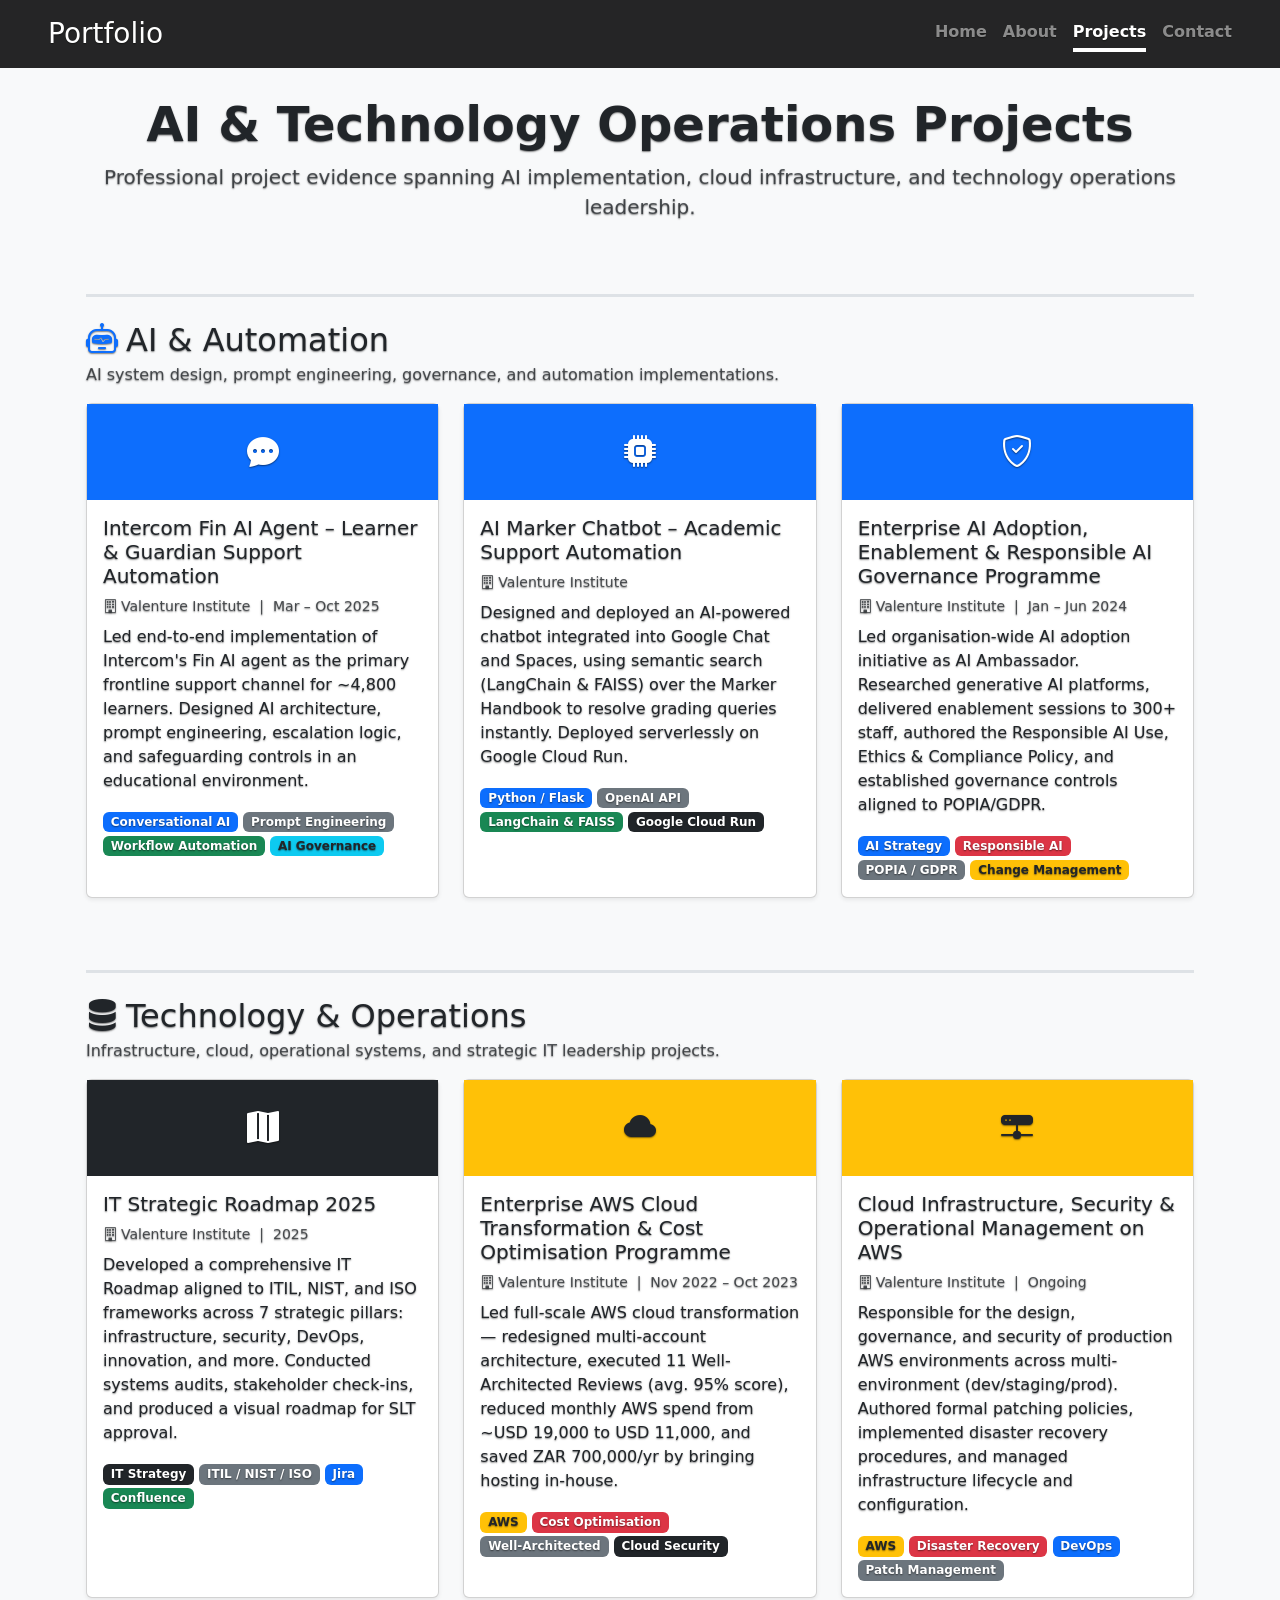
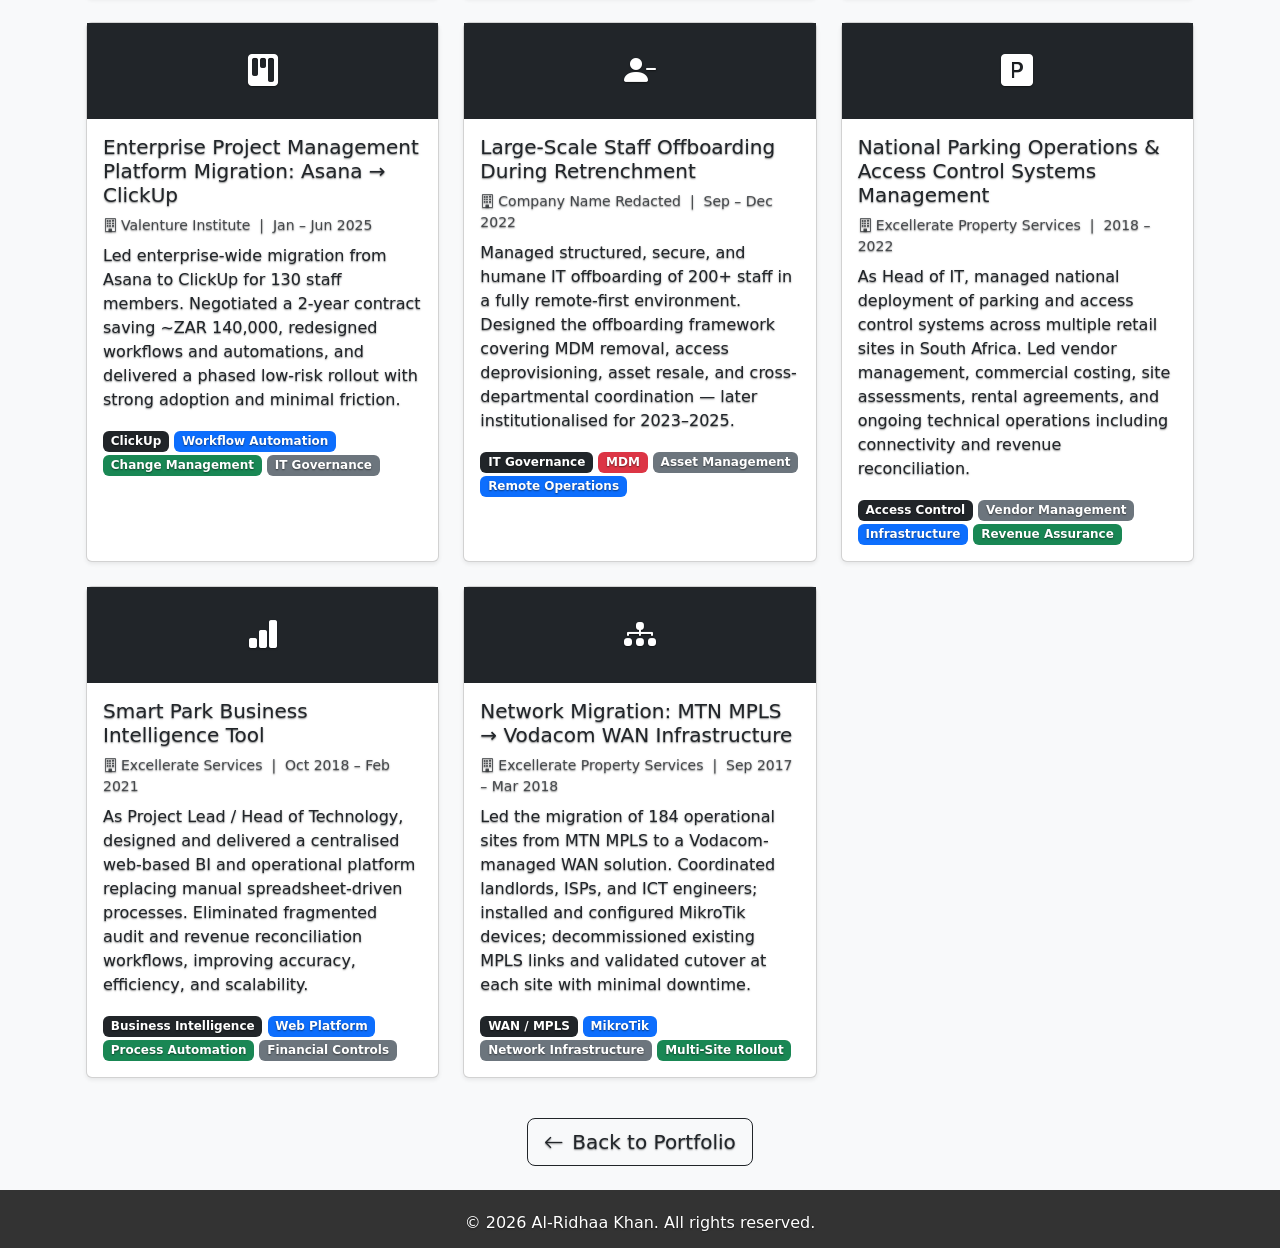
==== projects.html @ 67d37be4 "Added in an additional page referencing other projects" ====
<!doctype html>
<html lang="en" class="h-100" data-bs-theme="auto">
  <head>
    <meta charset="utf-8" />
    <meta name="viewport" content="width=device-width, initial-scale=1" />
    <title>Al-Ridhaa Khan | Projects</title>
    <link href="cover.css" rel="stylesheet" />
    <link rel="shortcut icon" href="./assets/favicon.png" type="image/x-icon">
    <!-- Bootstrap CSS -->
    <link href="https://cdn.jsdelivr.net/npm/bootstrap@5.3.8/dist/css/bootstrap.min.css" rel="stylesheet" />
    <!-- Bootstrap Icons -->
    <link rel="stylesheet" href="https://cdn.jsdelivr.net/npm/bootstrap-icons@1.10.5/font/bootstrap-icons.css">
    <style>
      body {
        padding-top: 72px;
      }
      .project-icon-header {
        padding: 1.5rem;
        font-size: 2rem;
      }
      .card {
        height: 100%;
      }
      .section-divider {
        border-top: 3px solid #dee2e6;
        margin: 2rem 0 1.5rem;
      }
    </style>
  </head>
  <body class="bg-light text-center">

    <!-- Navbar -->
    <header class="px-5 p-3 text-white w-100 fixed-top" style="background: rgba(0,0,0,0.85);">
      <div class="d-flex flex-column flex-md-row justify-content-between align-items-center gap-2">
        <h3 class="mb-0"><a href="./index.html" class="text-white text-decoration-none">Portfolio</a></h3>
        <nav class="nav nav-masthead">
          <a class="nav-link fw-bold py-1 px-0" href="./index.html#home">Home</a>
          <a class="nav-link fw-bold py-1 px-0" href="./index.html#about-me">About</a>
          <a class="nav-link fw-bold py-1 px-0 active" aria-current="page" href="#">Projects</a>
          <a class="nav-link fw-bold py-1 px-0" href="./index.html#contact">Contact</a>
        </nav>
      </div>
    </header>

    <!-- Page Header -->
    <div class="container pt-4 pb-2">
      <h1 class="display-5 fw-bold">AI & Technology Operations Projects</h1>
      <p class="lead text-muted">Professional project evidence spanning AI implementation, cloud infrastructure, and technology operations leadership.</p>
    </div>

    <!-- AI & AUTOMATION -->
    <div class="container p-3">
      <div class="section-divider"></div>
      <h2 class="text-start mb-1"><i class="bi bi-robot me-2 text-primary"></i>AI & Automation</h2>
      <p class="text-muted text-start mb-3">AI system design, prompt engineering, governance, and automation implementations.</p>
      <div class="row g-4">

        <!-- Intercom Fin AI Agent -->
        <div class="col-md-6 col-lg-4">
          <div class="card shadow-sm">
            <div class="project-icon-header bg-primary text-white">
              <i class="bi bi-chat-dots-fill"></i>
            </div>
            <div class="card-body text-start">
              <h5 class="card-title">Intercom Fin AI Agent – Learner & Guardian Support Automation</h5>
              <p class="text-muted small mb-2"><i class="bi bi-building me-1"></i>Valenture Institute &nbsp;|&nbsp; Mar – Oct 2025</p>
              <p class="card-text">Led end-to-end implementation of Intercom's Fin AI agent as the primary frontline support channel for ~4,800 learners. Designed AI architecture, prompt engineering, escalation logic, and safeguarding controls in an educational environment.</p>
              <div class="mt-2">
                <span class="badge bg-primary">Conversational AI</span>
                <span class="badge bg-secondary">Prompt Engineering</span>
                <span class="badge bg-success">Workflow Automation</span>
                <span class="badge bg-info text-dark">AI Governance</span>
              </div>
            </div>
          </div>
        </div>

        <!-- AI Marker Chatbot -->
        <div class="col-md-6 col-lg-4">
          <div class="card shadow-sm">
            <div class="project-icon-header bg-primary text-white">
              <i class="bi bi-cpu-fill"></i>
            </div>
            <div class="card-body text-start">
              <h5 class="card-title">AI Marker Chatbot – Academic Support Automation</h5>
              <p class="text-muted small mb-2"><i class="bi bi-building me-1"></i>Valenture Institute</p>
              <p class="card-text">Designed and deployed an AI-powered chatbot integrated into Google Chat and Spaces, using semantic search (LangChain & FAISS) over the Marker Handbook to resolve grading queries instantly. Deployed serverlessly on Google Cloud Run.</p>
              <div class="mt-2">
                <span class="badge bg-primary">Python / Flask</span>
                <span class="badge bg-secondary">OpenAI API</span>
                <span class="badge bg-success">LangChain & FAISS</span>
                <span class="badge bg-dark">Google Cloud Run</span>
              </div>
            </div>
          </div>
        </div>

        <!-- AI Governance Programme -->
        <div class="col-md-6 col-lg-4">
          <div class="card shadow-sm">
            <div class="project-icon-header bg-primary text-white">
              <i class="bi bi-shield-check"></i>
            </div>
            <div class="card-body text-start">
              <h5 class="card-title">Enterprise AI Adoption, Enablement & Responsible AI Governance Programme</h5>
              <p class="text-muted small mb-2"><i class="bi bi-building me-1"></i>Valenture Institute &nbsp;|&nbsp; Jan – Jun 2024</p>
              <p class="card-text">Led organisation-wide AI adoption initiative as AI Ambassador. Researched generative AI platforms, delivered enablement sessions to 300+ staff, authored the Responsible AI Use, Ethics & Compliance Policy, and established governance controls aligned to POPIA/GDPR.</p>
              <div class="mt-2">
                <span class="badge bg-primary">AI Strategy</span>
                <span class="badge bg-danger">Responsible AI</span>
                <span class="badge bg-secondary">POPIA / GDPR</span>
                <span class="badge bg-warning text-dark">Change Management</span>
              </div>
            </div>
          </div>
        </div>

      </div>
    </div>

    <!-- Technology & Operations -->
    <div class="container p-3 mt-2">
      <div class="section-divider"></div>
      <h2 class="text-start mb-1"><i class="bi bi-server me-2 text-dark"></i>Technology & Operations</h2>
      <p class="text-muted text-start mb-3">Infrastructure, cloud, operational systems, and strategic IT leadership projects.</p>
      <div class="row g-4">

        <!-- IT Strategic Roadmap -->
        <div class="col-md-6 col-lg-4">
          <div class="card shadow-sm">
            <div class="project-icon-header bg-dark text-white">
              <i class="bi bi-map-fill"></i>
            </div>
            <div class="card-body text-start">
              <h5 class="card-title">IT Strategic Roadmap 2025</h5>
              <p class="text-muted small mb-2"><i class="bi bi-building me-1"></i>Valenture Institute &nbsp;|&nbsp; 2025</p>
              <p class="card-text">Developed a comprehensive IT Roadmap aligned to ITIL, NIST, and ISO frameworks across 7 strategic pillars: infrastructure, security, DevOps, innovation, and more. Conducted systems audits, stakeholder check-ins, and produced a visual roadmap for SLT approval.</p>
              <div class="mt-2">
                <span class="badge bg-dark">IT Strategy</span>
                <span class="badge bg-secondary">ITIL / NIST / ISO</span>
                <span class="badge bg-primary">Jira</span>
                <span class="badge bg-success">Confluence</span>
              </div>
            </div>
          </div>
        </div>

        <!-- Enterprise AWS Cloud Transformation -->
        <div class="col-md-6 col-lg-4">
          <div class="card shadow-sm">
            <div class="project-icon-header bg-warning text-dark">
              <i class="bi bi-cloud-fill"></i>
            </div>
            <div class="card-body text-start">
              <h5 class="card-title">Enterprise AWS Cloud Transformation & Cost Optimisation Programme</h5>
              <p class="text-muted small mb-2"><i class="bi bi-building me-1"></i>Valenture Institute &nbsp;|&nbsp; Nov 2022 – Oct 2023</p>
              <p class="card-text">Led full-scale AWS cloud transformation — redesigned multi-account architecture, executed 11 Well-Architected Reviews (avg. 95% score), reduced monthly AWS spend from ~USD 19,000 to USD 11,000, and saved ZAR 700,000/yr by bringing hosting in-house.</p>
              <div class="mt-2">
                <span class="badge bg-warning text-dark">AWS</span>
                <span class="badge bg-danger">Cost Optimisation</span>
                <span class="badge bg-secondary">Well-Architected</span>
                <span class="badge bg-dark">Cloud Security</span>
              </div>
            </div>
          </div>
        </div>

        <!-- AWS Cloud Infrastructure & Security Management -->
        <div class="col-md-6 col-lg-4">
          <div class="card shadow-sm">
            <div class="project-icon-header bg-warning text-dark">
              <i class="bi bi-hdd-network-fill"></i>
            </div>
            <div class="card-body text-start">
              <h5 class="card-title">Cloud Infrastructure, Security & Operational Management on AWS</h5>
              <p class="text-muted small mb-2"><i class="bi bi-building me-1"></i>Valenture Institute &nbsp;|&nbsp; Ongoing</p>
              <p class="card-text">Responsible for the design, governance, and security of production AWS environments across multi-environment (dev/staging/prod). Authored formal patching policies, implemented disaster recovery procedures, and managed infrastructure lifecycle and configuration.</p>
              <div class="mt-2">
                <span class="badge bg-warning text-dark">AWS</span>
                <span class="badge bg-danger">Disaster Recovery</span>
                <span class="badge bg-primary">DevOps</span>
                <span class="badge bg-secondary">Patch Management</span>
              </div>
            </div>
          </div>
        </div>

        <!-- Asana to ClickUp Migration -->
        <div class="col-md-6 col-lg-4">
          <div class="card shadow-sm">
            <div class="project-icon-header bg-dark text-white">
              <i class="bi bi-kanban-fill"></i>
            </div>
            <div class="card-body text-start">
              <h5 class="card-title">Enterprise Project Management Platform Migration: Asana → ClickUp</h5>
              <p class="text-muted small mb-2"><i class="bi bi-building me-1"></i>Valenture Institute &nbsp;|&nbsp; Jan – Jun 2025</p>
              <p class="card-text">Led enterprise-wide migration from Asana to ClickUp for 130 staff members. Negotiated a 2-year contract saving ~ZAR 140,000, redesigned workflows and automations, and delivered a phased low-risk rollout with strong adoption and minimal friction.</p>
              <div class="mt-2">
                <span class="badge bg-dark">ClickUp</span>
                <span class="badge bg-primary">Workflow Automation</span>
                <span class="badge bg-success">Change Management</span>
                <span class="badge bg-secondary">IT Governance</span>
              </div>
            </div>
          </div>
        </div>

        <!-- Staff Offboarding -->
        <div class="col-md-6 col-lg-4">
          <div class="card shadow-sm">
            <div class="project-icon-header bg-dark text-white">
              <i class="bi bi-person-dash-fill"></i>
            </div>
            <div class="card-body text-start">
              <h5 class="card-title">Large-Scale Staff Offboarding During Retrenchment</h5>
              <p class="text-muted small mb-2"><i class="bi bi-building me-1"></i>Company Name Redacted &nbsp;|&nbsp; Sep – Dec 2022</p>
              <p class="card-text">Managed structured, secure, and humane IT offboarding of 200+ staff in a fully remote-first environment. Designed the offboarding framework covering MDM removal, access deprovisioning, asset resale, and cross-departmental coordination — later institutionalised for 2023–2025.</p>
              <div class="mt-2">
                <span class="badge bg-dark">IT Governance</span>
                <span class="badge bg-danger">MDM</span>
                <span class="badge bg-secondary">Asset Management</span>
                <span class="badge bg-primary">Remote Operations</span>
              </div>
            </div>
          </div>
        </div>

        <!-- National Parking & Access Control -->
        <div class="col-md-6 col-lg-4">
          <div class="card shadow-sm">
            <div class="project-icon-header bg-dark text-white">
              <i class="bi bi-p-square-fill"></i>
            </div>
            <div class="card-body text-start">
              <h5 class="card-title">National Parking Operations & Access Control Systems Management</h5>
              <p class="text-muted small mb-2"><i class="bi bi-building me-1"></i>Excellerate Property Services &nbsp;|&nbsp; 2018 – 2022</p>
              <p class="card-text">As Head of IT, managed national deployment of parking and access control systems across multiple retail sites in South Africa. Led vendor management, commercial costing, site assessments, rental agreements, and ongoing technical operations including connectivity and revenue reconciliation.</p>
              <div class="mt-2">
                <span class="badge bg-dark">Access Control</span>
                <span class="badge bg-secondary">Vendor Management</span>
                <span class="badge bg-primary">Infrastructure</span>
                <span class="badge bg-success">Revenue Assurance</span>
              </div>
            </div>
          </div>
        </div>

        <!-- Smart Park BI Tool -->
        <div class="col-md-6 col-lg-4">
          <div class="card shadow-sm">
            <div class="project-icon-header bg-dark text-white">
              <i class="bi bi-bar-chart-fill"></i>
            </div>
            <div class="card-body text-start">
              <h5 class="card-title">Smart Park Business Intelligence Tool</h5>
              <p class="text-muted small mb-2"><i class="bi bi-building me-1"></i>Excellerate Services &nbsp;|&nbsp; Oct 2018 – Feb 2021</p>
              <p class="card-text">As Project Lead / Head of Technology, designed and delivered a centralised web-based BI and operational platform replacing manual spreadsheet-driven processes. Eliminated fragmented audit and revenue reconciliation workflows, improving accuracy, efficiency, and scalability.</p>
              <div class="mt-2">
                <span class="badge bg-dark">Business Intelligence</span>
                <span class="badge bg-primary">Web Platform</span>
                <span class="badge bg-success">Process Automation</span>
                <span class="badge bg-secondary">Financial Controls</span>
              </div>
            </div>
          </div>
        </div>

        <!-- MTN MPLS to Vodacom WAN -->
        <div class="col-md-6 col-lg-4">
          <div class="card shadow-sm">
            <div class="project-icon-header bg-dark text-white">
              <i class="bi bi-diagram-3-fill"></i>
            </div>
            <div class="card-body text-start">
              <h5 class="card-title">Network Migration: MTN MPLS → Vodacom WAN Infrastructure</h5>
              <p class="text-muted small mb-2"><i class="bi bi-building me-1"></i>Excellerate Property Services &nbsp;|&nbsp; Sep 2017 – Mar 2018</p>
              <p class="card-text">Led the migration of 184 operational sites from MTN MPLS to a Vodacom-managed WAN solution. Coordinated landlords, ISPs, and ICT engineers; installed and configured MikroTik devices; decommissioned existing MPLS links and validated cutover at each site with minimal downtime.</p>
              <div class="mt-2">
                <span class="badge bg-dark">WAN / MPLS</span>
                <span class="badge bg-primary">MikroTik</span>
                <span class="badge bg-secondary">Network Infrastructure</span>
                <span class="badge bg-success">Multi-Site Rollout</span>
              </div>
            </div>
          </div>
        </div>

      </div>
    </div>

    <!-- Back to Portfolio -->
    <div class="container text-center py-4">
      <a href="./index.html" class="btn btn-outline-dark btn-lg">
        <i class="bi bi-arrow-left me-2"></i>Back to Portfolio
      </a>
    </div>

    <!-- Footer -->
    <div class="footer">
      <p class="text-center mt-3 mb-2">© 2026 Al-Ridhaa Khan. All rights reserved.</p>
    </div>

    <!-- Bootstrap JS -->
    <script src="https://cdn.jsdelivr.net/npm/bootstrap@5.3.8/dist/js/bootstrap.bundle.min.js"></script>
  </body>
</html>
---- cover.css ----
/*
 * Globals
 */
* {
  box-sizing: border-box;
  margin: 0;
  padding: 0;
}

/* Custom default button */
.btn-light,
.btn-light:hover,
.btn-light:focus {
  color: #333;
  text-shadow: none; /* Prevent inheritance from `body` */
}


/*
 * Base structure
 */

body {
  text-shadow: 0 .05rem .1rem rgba(0, 0, 0, .5);
  #box-shadow: inset 0 0 5rem rgba(0, 0, 0, .5);
}



.cover-container {
  max-width: 42em;
}


/*
 * Header
 */

.hero {
    background-image:linear-gradient(rgba(0,0,0,.7), rgba(0,0,0,.9)) , url('./assets/background-resize.jpg');
    background-size: cover;
    background-position: center;
    width: 100%;
    color: white;
    display: flex;
    flex-direction: column;
  justify-content: flex-start;
    align-items: center;
    gap: 12px;
}

.nav-masthead .nav-link {
  color: rgba(255, 255, 255, .5);
  border-bottom: .25rem solid transparent;
}

.nav-masthead .nav-link:hover,
.nav-masthead .nav-link:focus {
  border-bottom-color: rgba(255, 255, 255, .25);
}

.nav-masthead .nav-link + .nav-link {
  margin-left: 1rem;
}

.nav-masthead .active {
  color: #fff;
  border-bottom-color: #fff;
}

.footer {
  background-color: #f8f9fa;
  padding: 5px 0;
  color: white;
  background-color: #333;
  text-align: center;
}
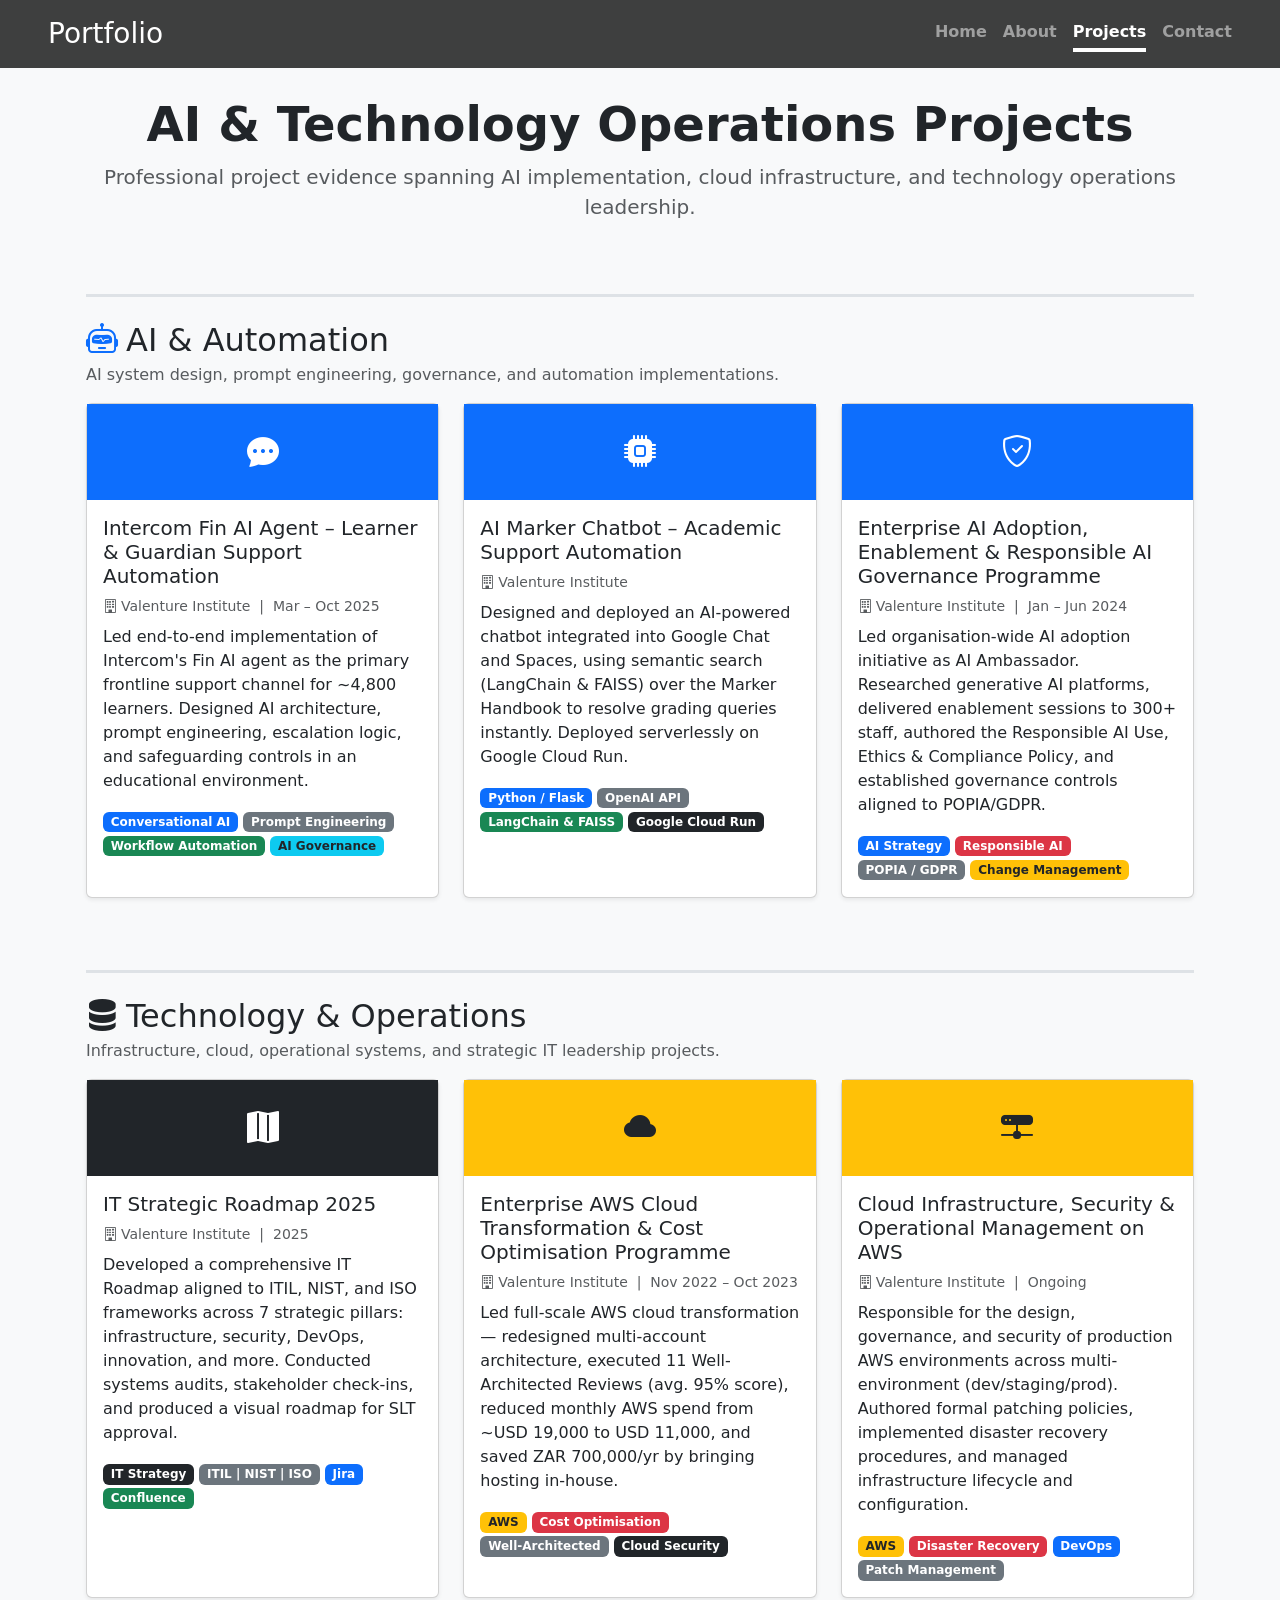
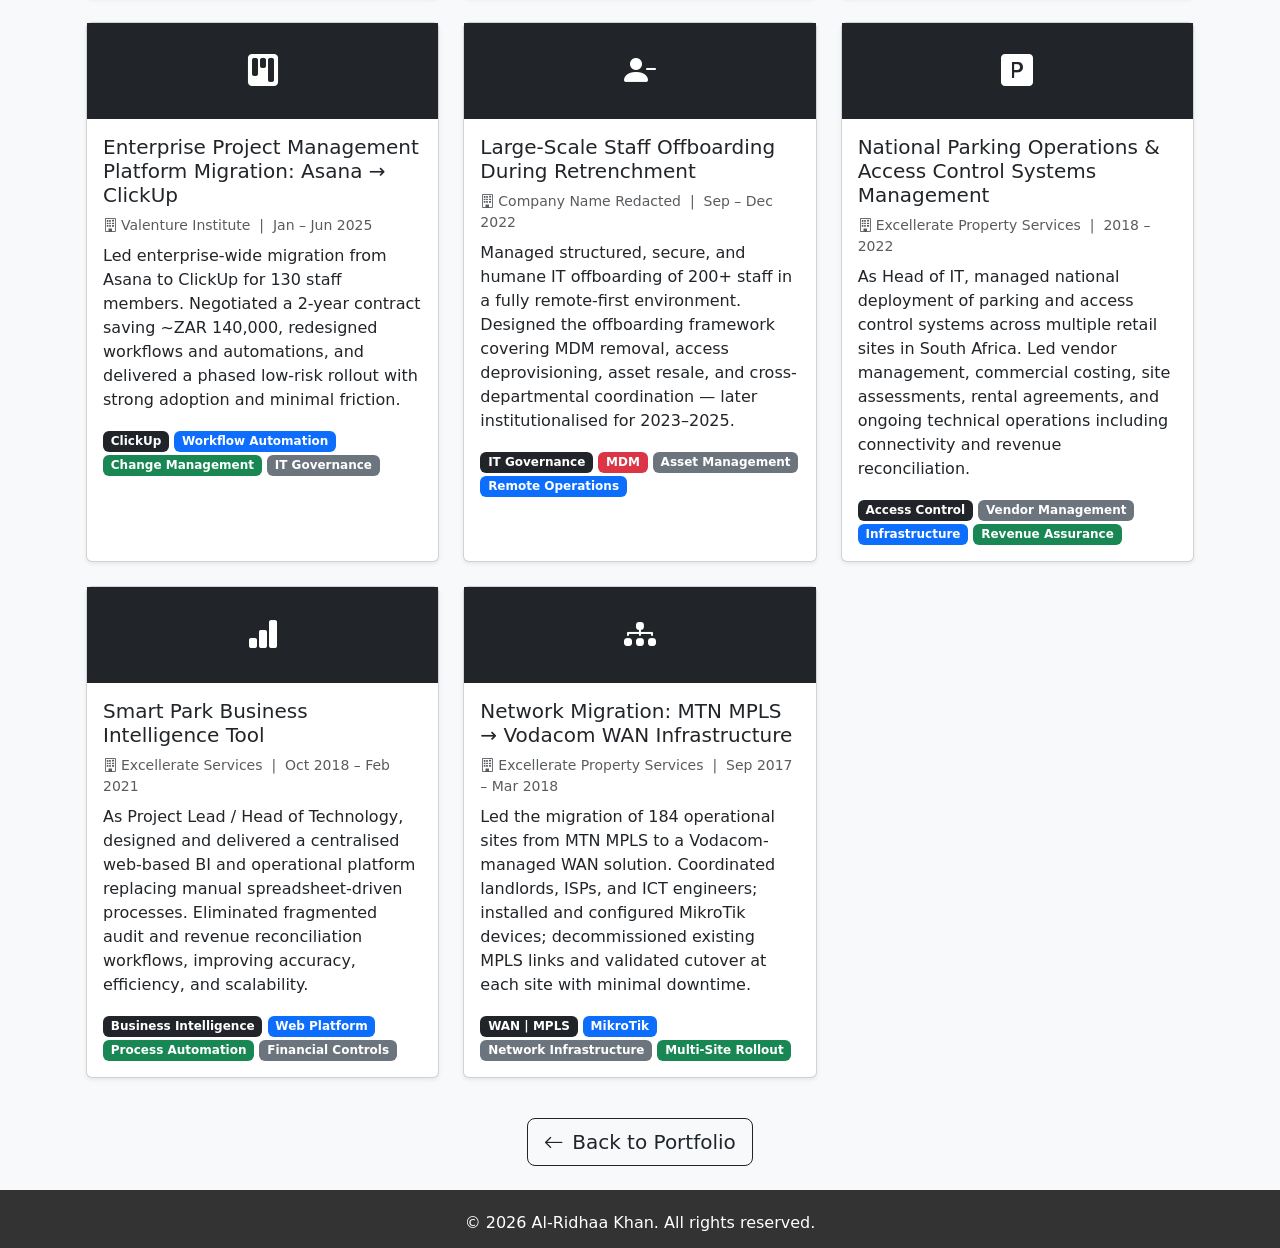
==== commit 305ab983: "Removed text shadow, happy with the navbar opacity and amended project sheet media query to add extr" ====
--- a/projects.html
+++ b/projects.html
@@ -4,7 +4,7 @@
     <meta charset="utf-8" />
     <meta name="viewport" content="width=device-width, initial-scale=1" />
     <title>Al-Ridhaa Khan | Projects</title>
-    <link href="cover.css" rel="stylesheet" />
+    <link href="style.css" rel="stylesheet" />
     <link rel="shortcut icon" href="./assets/favicon.png" type="image/x-icon">
     <!-- Bootstrap CSS -->
     <link href="https://cdn.jsdelivr.net/npm/bootstrap@5.3.8/dist/css/bootstrap.min.css" rel="stylesheet" />
@@ -12,7 +12,12 @@
     <link rel="stylesheet" href="https://cdn.jsdelivr.net/npm/bootstrap-icons@1.10.5/font/bootstrap-icons.css">
     <style>
       body {
-        padding-top: 72px;
+        padding-top: 105px;
+      }
+      @media (min-width: 768px) {
+        body {
+          padding-top: 72px;
+        }
       }
       .project-icon-header {
         padding: 1.5rem;
@@ -30,7 +35,7 @@
   <body class="bg-light text-center">
 
     <!-- Navbar -->
-    <header class="px-5 p-3 text-white w-100 fixed-top" style="background: rgba(0,0,0,0.85);">
+    <header class="px-5 p-3 text-white w-100 fixed-top" style="background: rgba(0,0,0,0.75);">
       <div class="d-flex flex-column flex-md-row justify-content-between align-items-center gap-2">
         <h3 class="mb-0"><a href="./index.html" class="text-white text-decoration-none">Portfolio</a></h3>
         <nav class="nav nav-masthead">
@@ -49,7 +54,7 @@
     </div>
 
     <!-- AI & AUTOMATION -->
-    <div class="container p-3">
+    <div class="container p-3" id="ai-automation">
       <div class="section-divider"></div>
       <h2 class="text-start mb-1"><i class="bi bi-robot me-2 text-primary"></i>AI & Automation</h2>
       <p class="text-muted text-start mb-3">AI system design, prompt engineering, governance, and automation implementations.</p>
@@ -83,7 +88,7 @@
             </div>
             <div class="card-body text-start">
               <h5 class="card-title">AI Marker Chatbot – Academic Support Automation</h5>
-              <p class="text-muted small mb-2"><i class="bi bi-building me-1"></i>Valenture Institute</p>
+              <p class="text-muted small mb-2"><i class="bi bi-building me-1"></i>Valenture Institute </p>
               <p class="card-text">Designed and deployed an AI-powered chatbot integrated into Google Chat and Spaces, using semantic search (LangChain & FAISS) over the Marker Handbook to resolve grading queries instantly. Deployed serverlessly on Google Cloud Run.</p>
               <div class="mt-2">
                 <span class="badge bg-primary">Python / Flask</span>
@@ -137,7 +142,7 @@
               <p class="card-text">Developed a comprehensive IT Roadmap aligned to ITIL, NIST, and ISO frameworks across 7 strategic pillars: infrastructure, security, DevOps, innovation, and more. Conducted systems audits, stakeholder check-ins, and produced a visual roadmap for SLT approval.</p>
               <div class="mt-2">
                 <span class="badge bg-dark">IT Strategy</span>
-                <span class="badge bg-secondary">ITIL / NIST / ISO</span>
+                <span class="badge bg-secondary">ITIL | NIST | ISO</span>
                 <span class="badge bg-primary">Jira</span>
                 <span class="badge bg-success">Confluence</span>
               </div>
@@ -276,7 +281,7 @@
               <p class="text-muted small mb-2"><i class="bi bi-building me-1"></i>Excellerate Property Services &nbsp;|&nbsp; Sep 2017 – Mar 2018</p>
               <p class="card-text">Led the migration of 184 operational sites from MTN MPLS to a Vodacom-managed WAN solution. Coordinated landlords, ISPs, and ICT engineers; installed and configured MikroTik devices; decommissioned existing MPLS links and validated cutover at each site with minimal downtime.</p>
               <div class="mt-2">
-                <span class="badge bg-dark">WAN / MPLS</span>
+                <span class="badge bg-dark">WAN | MPLS</span>
                 <span class="badge bg-primary">MikroTik</span>
                 <span class="badge bg-secondary">Network Infrastructure</span>
                 <span class="badge bg-success">Multi-Site Rollout</span>
--- a/style.css
+++ b/style.css
@@ -0,0 +1,74 @@
+/*
+ * Globals
+ */
+* {
+  box-sizing: border-box;
+  margin: 0;
+  padding: 0;
+}
+
+/* Custom default button */
+.btn-light,
+.btn-light:hover,
+.btn-light:focus {
+  color: #333;
+  text-shadow: none; /* Prevent inheritance from `body` */
+}
+
+
+/*
+ * Base structure
+ */
+
+
+
+
+
+.cover-container {
+  max-width: 42em;
+}
+
+
+/*
+ * Header
+ */
+
+.hero {
+    background-image:linear-gradient(rgba(0,0,0,.7), rgba(0,0,0,.3)) , url('./assets/background-resize.jpg');
+    background-size: cover;
+    background-position: center;
+    width: 100%;
+    color: white;
+    display: flex;
+    flex-direction: column;
+  justify-content: flex-start;
+    align-items: center;
+    gap: 12px;
+}
+
+.nav-masthead .nav-link {
+  color: rgba(255, 255, 255, .5);
+  border-bottom: .25rem solid transparent;
+}
+
+.nav-masthead .nav-link:hover,
+.nav-masthead .nav-link:focus {
+  border-bottom-color: rgba(255, 255, 255, .25);
+}
+
+.nav-masthead .nav-link + .nav-link {
+  margin-left: 1rem;
+}
+
+.nav-masthead .active {
+  color: #fff;
+  border-bottom-color: #fff;
+}
+
+.footer {
+  background-color: #f8f9fa;
+  padding: 5px 0;
+  color: white;
+  background-color: #333;
+  text-align: center;
+}
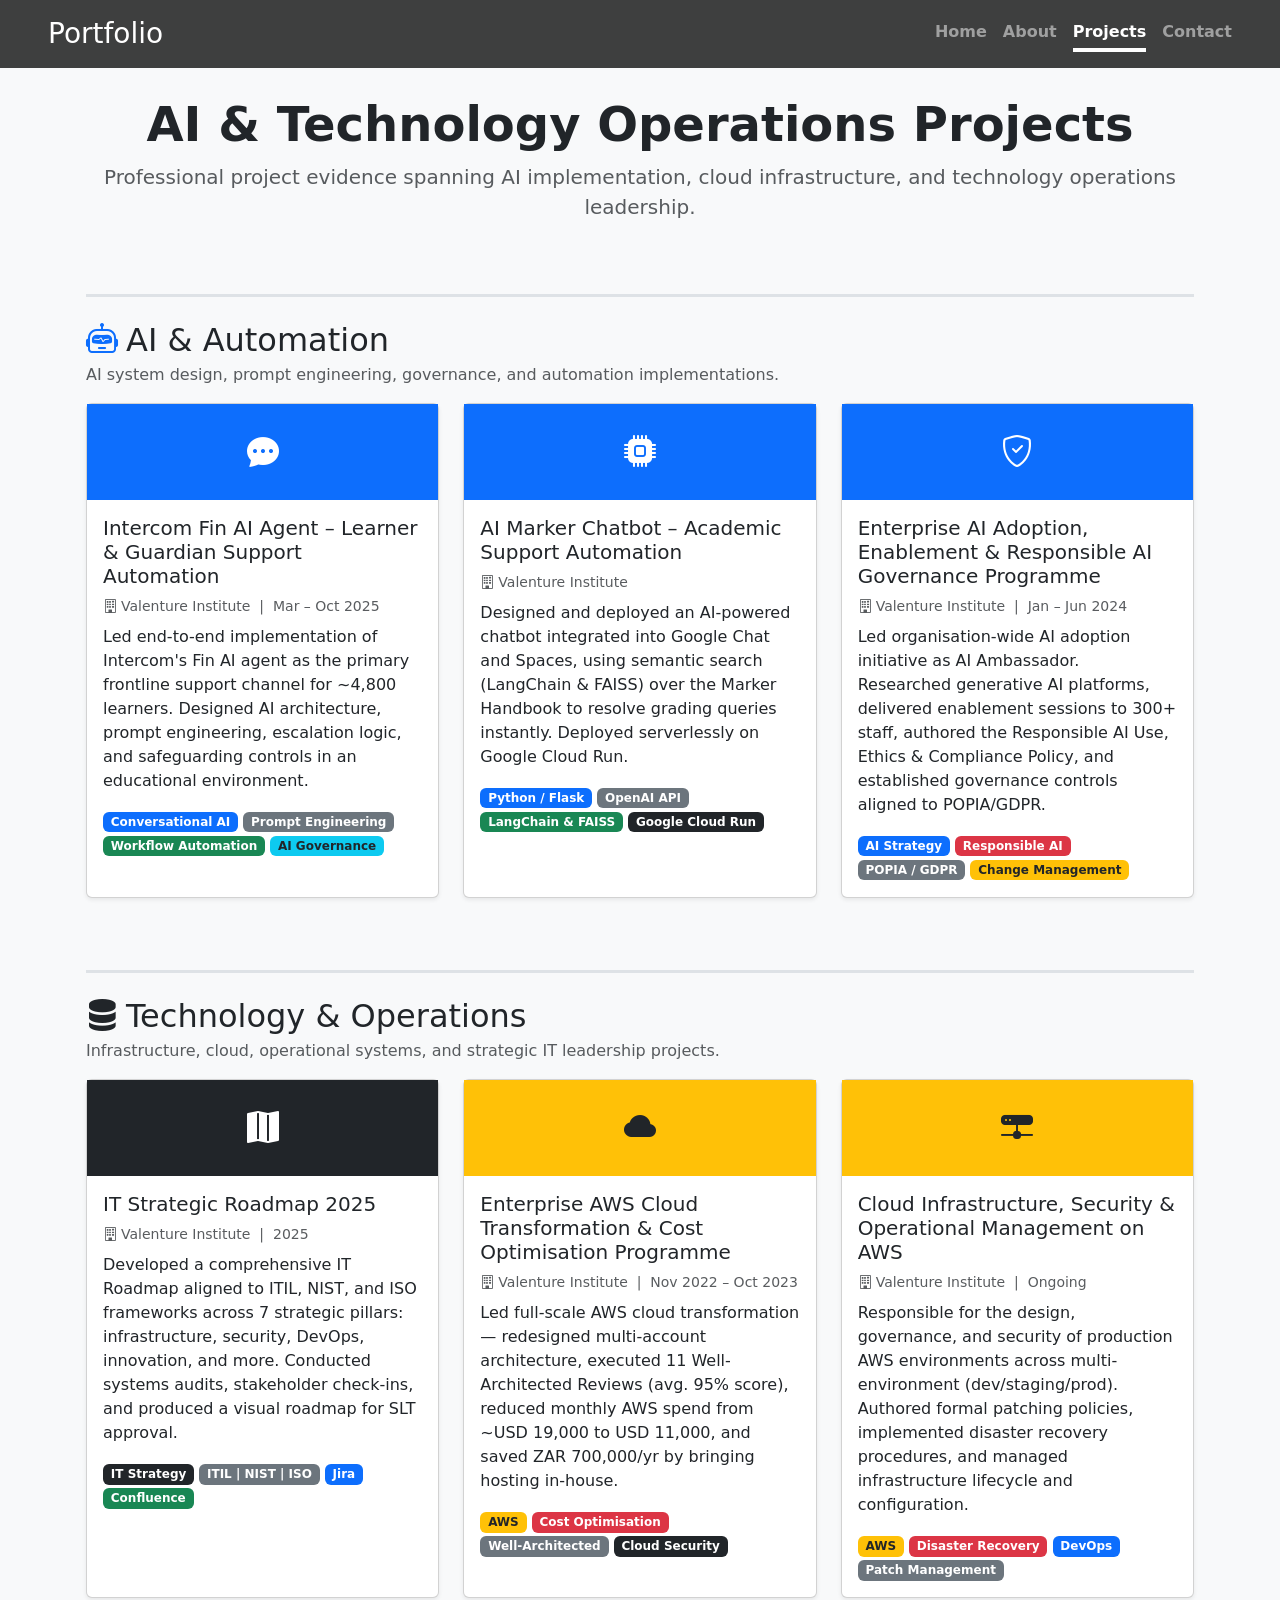
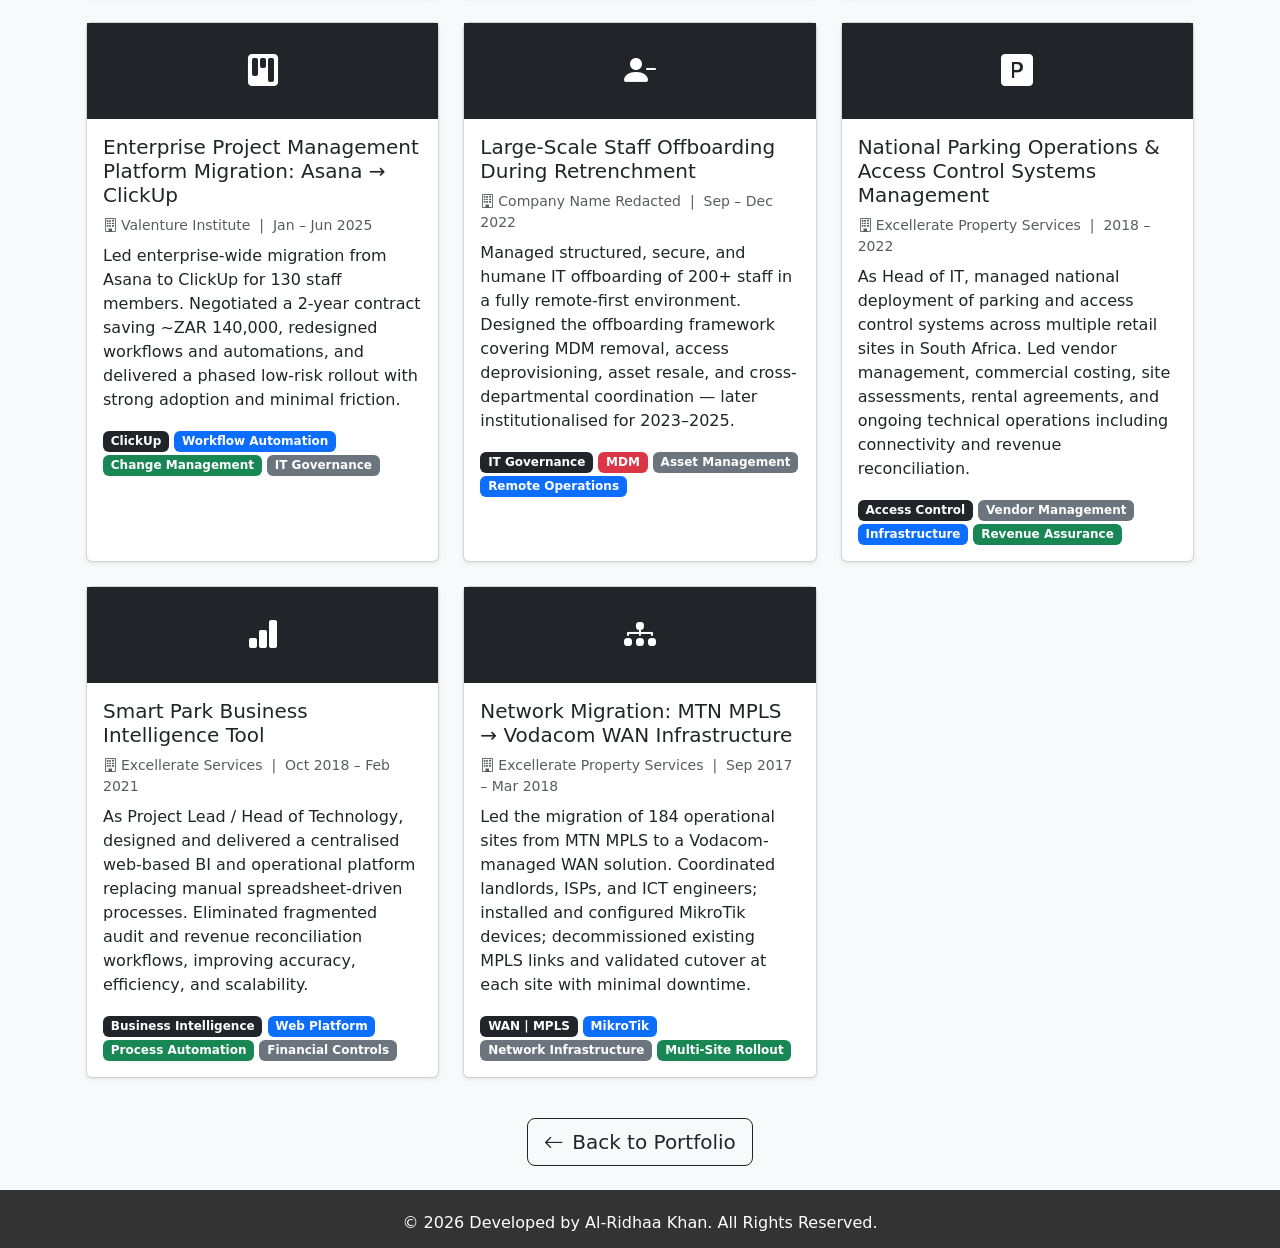
==== commit 7f23bc4c: "Amended Footer" ====
--- a/projects.html
+++ b/projects.html
@@ -53,7 +53,7 @@
       <p class="lead text-muted">Professional project evidence spanning AI implementation, cloud infrastructure, and technology operations leadership.</p>
     </div>
 
-    <!-- AI & AUTOMATION -->
+    <!-- AI & Automation -->
     <div class="container p-3" id="ai-automation">
       <div class="section-divider"></div>
       <h2 class="text-start mb-1"><i class="bi bi-robot me-2 text-primary"></i>AI & Automation</h2>
@@ -302,10 +302,10 @@
 
     <!-- Footer -->
     <div class="footer">
-      <p class="text-center mt-3 mb-2">© 2026 Al-Ridhaa Khan. All rights reserved.</p>
+      <p class="text-center mt-3 mb-2">© 2026 Developed by Al-Ridhaa Khan. All Rights Reserved.</p>
     </div>
 
     <!-- Bootstrap JS -->
-    <script src="https://cdn.jsdelivr.net/npm/bootstrap@5.3.8/dist/js/bootstrap.bundle.min.js"></script>
+    
   </body>
 </html>
--- a/style.css
+++ b/style.css
@@ -1,37 +1,33 @@
-/*
- * Globals
- */
+/* Global Styles */
+
 * {
-  box-sizing: border-box;
-  margin: 0;
-  padding: 0;
+    box-sizing: border-box;
+    margin: 0;
+    padding: 0;
 }
 
-/* Custom default button */
-.btn-light,
-.btn-light:hover,
-.btn-light:focus {
-  color: #333;
-  text-shadow: none; /* Prevent inheritance from `body` */
+/* Navigation Bar */
+
+.nav-masthead .nav-link {
+    color: rgba(255, 255, 255, .5);
+    border-bottom: .25rem solid transparent;
 }
 
-
-/*
- * Base structure
- */
-
-
-
-
-
-.cover-container {
-  max-width: 42em;
+.nav-masthead .nav-link:hover,
+.nav-masthead .nav-link:focus {
+    border-bottom-color: rgba(255, 255, 255, .25);
 }
 
+.nav-masthead .nav-link + .nav-link {
+    margin-left: 1rem;
+}
 
-/*
- * Header
- */
+.nav-masthead .active {
+    color: #fff;
+    border-bottom-color: #fff;
+}
+
+/* Hero Section */
 
 .hero {
     background-image:linear-gradient(rgba(0,0,0,.7), rgba(0,0,0,.3)) , url('./assets/background-resize.jpg');
@@ -41,34 +37,32 @@
     color: white;
     display: flex;
     flex-direction: column;
-  justify-content: flex-start;
+    justify-content: flex-start;
     align-items: center;
     gap: 12px;
 }
 
-.nav-masthead .nav-link {
-  color: rgba(255, 255, 255, .5);
-  border-bottom: .25rem solid transparent;
+/* Projects Section - Pertains to future cards with varying picture sizes */ 
+
+.card-img-top {
+    height: 220px;
+    object-fit: cover;
 }
 
-.nav-masthead .nav-link:hover,
-.nav-masthead .nav-link:focus {
-  border-bottom-color: rgba(255, 255, 255, .25);
+/* Footer */
+
+.footer {
+    background-color: #f8f9fa;
+    padding: 5px 0;
+    color: white;
+    background-color: #333;
+    text-align: center;
 }
 
-.nav-masthead .nav-link + .nav-link {
-  margin-left: 1rem;
-}
+/* Responsive Adjustments */
 
-.nav-masthead .active {
-  color: #fff;
-  border-bottom-color: #fff;
-}
-
-.footer {
-  background-color: #f8f9fa;
-  padding: 5px 0;
-  color: white;
-  background-color: #333;
-  text-align: center;
+@media (min-width: 768px) {
+    .bd-placeholder-img-lg {
+    font-size: 3.5rem;
+    }
 }
